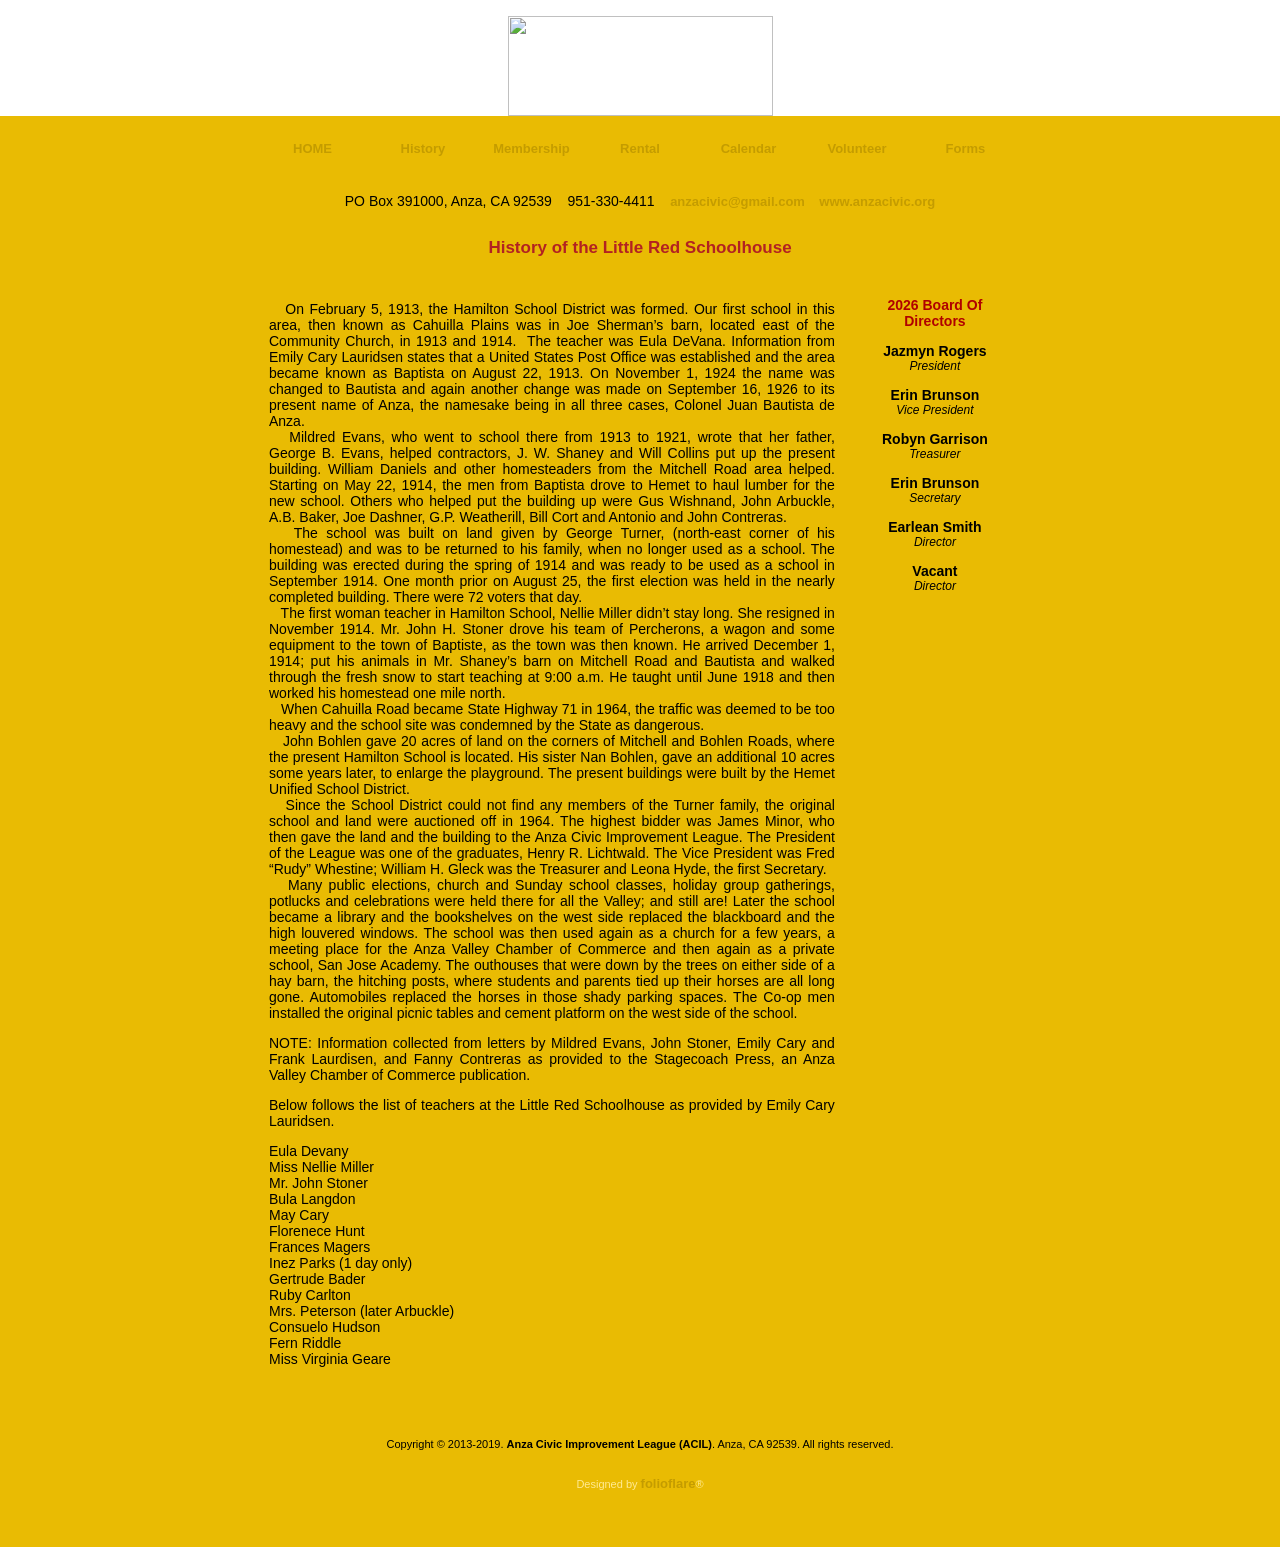
==== site/about.html @ 3f21f57c "Initial commit: mirror of anzacivic.org + modernization assets Includes: - site/: full FTP mirror of" ====
<!DOCTYPE HTML PUBLIC "-//W3C//DTD HTML 4.01 Transitional//EN"
"http://www.w3.org/TR/html4/loose.dtd">
<html>
<head><meta http-equiv="Content-Type" content="text/html; charset=windows-1252">
	<title>Minor Park, Anza, CA 92539 - operated and maintained by Anza Civic Improvement League (ACIL)</title>
	<style type="text/css"><!--
body {
	background-color: #E9BB03;
	margin-left: 0px;
	margin-top: 0px;
	margin-right: 0px;
	margin-bottom: 50px;
}
body,td,th {
	font-family: Verdana, Arial, Helvetica, sans-serif;
	font-size: 14px;
	color: #000000;
}
h3 {
	font-size: 17px;
	color: #B00000;
}
h1,h2,h3,h4,h5,h6 {
	font-family: Verdana, Arial, Helvetica, sans-serif;
}
h4 {
	font-size: 15px;
	color: #AC7A75;
}
a {
	font-family: Arial, Helvetica, sans-serif;
	font-size: 13px;
	color: #000099;
	font-weight: bold;
}
a:visited {
	color: #C49C00;
	text-decoration: none;
}
a:hover {
	color: #FF0000;
	text-decoration: none;
}
a:active {
	color: #00CC66;
	text-decoration: none;
}
a:link {
	text-decoration: none;
	color: #C49C00;
}
.style3 {font-size: 11px}
.style4 {font-size: 9px}
.style7 {color: #FFEA93}
.style8 {
	font-size: 14px;
	font-weight: bold;
}
.style10 {
	font-size: 12px;
	font-style: italic;
}
-->
	</style>
</head>
<body>
<div align="center">
<table border="0" cellpadding="0" cellspacing="0" width="100%">
	<tbody>
		<tr bgcolor="#FFFFFF">
			<td></td>
			<td width="860">
			<div align="center"><br />
			<img height="100" src="images/ACIL-Logo.jpg" width="265" /></div>
			</td>
			<td></td>
		</tr>
		<tr>
			<td background="images/bkgd-blend.jpg"></td>
			<td background="images/bkgd-blend.jpg" height="40" valign="bottom">
			<div align="center">
			<table align="center" border="0" cellpadding="0" cellspacing="0" width="860">
				<tbody>
					<tr>
						<td width="50">
						<div align="center"></div>
						</td>
						<td background="images/tab.gif" width="108">
						<div align="center"><a href="index.html">HOME</a>&nbsp;</div>
						</td>
						<td background="images/tab.gif" width="108">
						<div align="center"><a href="about.html">History</a></div>
						</td>
						<td background="images/tab.gif" width="108">
						<div align="center"><a href="join.html">Membership</a></div>
						</td>
						<td background="images/tab.gif" width="108">
						<div align="center"><a href="rental.html">Rental</a></div>
						</td>
						<td background="images/tab.gif" width="108">
						<div align="center"><a href="calendar.html">Calendar</a></div>
						</td>
						<td background="images/tab.gif" width="108">
						<div align="center"><a href="volunteer.html">Volunteer</a></div>
						</td>
						<td background="images/tab.gif" width="108">
						<div align="center"><a href="donate.html">Forms</a></div>
						</td>
						<td width="50">
						<div align="center"></div>
						</td>
					</tr>
				</tbody>
			</table>
			</div>
			</td>
			<td background="images/bkgd-blend.jpg"></td>
		</tr>
		<tr>
			<td></td>
			<td>
			<table border="0" cellpadding="0" cellspacing="0" width="860">
				<tbody>
					<tr>
						<td background="images/frame-top.jpg" height="52">
						<div align="center">
						<table border="0" cellpadding="8" cellspacing="0" width="100%">
							<tbody>
								<tr>
									<td height="45" valign="bottom">
									<div align="center">PO Box 391000, Anza, CA 92539&nbsp;&nbsp;&nbsp;&nbsp;951-330-4411&nbsp;&nbsp;&nbsp;&nbsp;<a href="mailto:anzacivic@gmail.com" target="_blank">anzacivic@gmail.com&nbsp;&nbsp;&nbsp;&nbsp;</a><a href="http://www.anzacivic.org" target="_blank">www.anzacivic.org</a></div>
									</td>
								</tr>
							</tbody>
						</table>
						</div>
						</td>
					</tr>
					<tr>
						<td background="images/frame-middle.jpg" height="300" valign="top">
						<div align="center">
						<table border="0" cellpadding="4" cellspacing="0" width="90%">
							<tbody>
								<tr>
									<td valign="top">
									<div align="center">
									<h3><span style="color:#B22222;">History of the Little Red Schoolhouse</span></h3>

									<table border="0" cellpadding="8" cellspacing="0" width="100%">
										<tbody>
											<tr>
												<td valign="top" width="77%">
												<table border="0" cellpadding="0" cellspacing="4" width="100%">
													<tbody>
														<tr>
															<td align="justify" valign="top">
															<p>&nbsp;&nbsp; On February 5, 1913, the Hamilton School District was formed. Our first school in this area, then known as Cahuilla Plains was in Joe Sherman&rsquo;s barn, located east of the Community Church, in 1913 and 1914. &nbsp;The teacher was Eula DeVana. Information from Emily Cary Lauridsen states that a United States Post Office was established and the area became known as Baptista on August 22, 1913. On November 1, 1924 the name was changed to Bautista and again another change was made on September 16, 1926 to its present name of Anza, the namesake being in all three cases, Colonel Juan Bautista de Anza.<br />
															&nbsp;&nbsp; Mildred Evans, who went to school there from 1913 to 1921, wrote that her father, George B. Evans, helped contractors, J. W. Shaney and Will Collins put up the present building. William Daniels and other homesteaders from the Mitchell Road area helped. Starting on May 22, 1914, the men from Baptista drove to Hemet to haul lumber for the new school. Others who helped put the building up were Gus Wishnand, John Arbuckle, A.B. Baker, Joe Dashner, G.P. Weatherill, Bill Cort and Antonio and John Contreras.<br />
															&nbsp;&nbsp; The school was built on land given by George Turner, (north-east corner of his homestead) and was to be returned to his family, when no longer used as a school. The building was erected during the spring of 1914 and was ready to be used as a school in September 1914. One month prior on August 25, the first election was held in the nearly completed building. There were 72 voters that day.<br />
															&nbsp;&nbsp; The first woman teacher in Hamilton School, Nellie Miller didn&rsquo;t stay long. She resigned in November 1914. Mr. John H. Stoner drove his team of Percherons, a wagon and some equipment to the town of Baptiste, as the town was then known. He arrived December 1, 1914; put his animals in Mr. Shaney&rsquo;s barn on Mitchell Road and Bautista and walked through the fresh snow to start teaching at 9:00 a.m. He taught until June 1918 and then worked his homestead one mile north.<br />
															&nbsp;&nbsp; When Cahuilla Road became State Highway 71 in 1964, the traffic was deemed to be too heavy and the school site was condemned by the State as dangerous.<br />
															&nbsp;&nbsp; John Bohlen gave 20 acres of land on the corners of Mitchell and Bohlen Roads, where the present Hamilton School is located. His sister Nan Bohlen, gave an additional 10 acres some years later, to enlarge the playground. The present buildings were built by the Hemet Unified School District.<br />
															&nbsp;&nbsp; Since the School District could not find any members of the Turner family, the original school and land were auctioned off in 1964. The highest bidder was James Minor, who then gave the land and the building to the Anza Civic Improvement League. The President of the League was one of the graduates, Henry R. Lichtwald. The Vice President was Fred &ldquo;Rudy&rdquo; Whestine; William H. Gleck was the Treasurer and Leona Hyde, the first Secretary.<br />
															&nbsp;&nbsp; Many public elections, church and Sunday school classes, holiday group gatherings, potlucks and celebrations were held there for all the Valley; and still are! Later the school became a library and the bookshelves on the west side replaced the blackboard and the high louvered windows. The school was then used again as a church for a few years, a meeting place for the Anza Valley Chamber of Commerce and then again as a private school, San Jose Academy. The outhouses that were down by the trees on either side of a hay barn, the hitching posts, where students and parents tied up their horses are all long gone. Automobiles replaced the horses in those shady parking spaces. The Co-op men installed the original picnic tables and cement platform on the west side of the school.</p>

															<p>NOTE: Information collected from letters by Mildred Evans, John Stoner, Emily Cary and Frank Laurdisen, and Fanny Contreras as provided to the Stagecoach Press, an Anza Valley Chamber of Commerce publication.</p>

															<p>Below follows the list of teachers at the Little Red Schoolhouse as provided by Emily Cary Lauridsen.</p>

															<p>Eula Devany<br />
															Miss Nellie Miller<br />
															Mr. John Stoner<br />
															Bula Langdon<br />
															May Cary<br />
															Florenece Hunt<br />
															Frances Magers<br />
															Inez Parks (1 day only)<br />
															Gertrude Bader<br />
															Ruby Carlton<br />
															Mrs. Peterson (later Arbuckle)<br />
															Consuelo Hudson<br />
															Fern Riddle<br />
															Miss Virginia Geare</p>
															</td>
														</tr>
													</tbody>
												</table>
												</td>
												<td valign="top" width="23%">
												<div align="center">
												<h3 class="style8">2026 Board Of Directors</h3>

												<p><strong><span class="style8">Jazmyn Rogers</span></strong><br />
												<span class="style10">President</span></p>

												<p><strong>Erin Brunson</strong><br />
												<span class="style10">Vice President</span></p>

												<p><strong>Robyn Garrison</strong><br />
												<span class="style10">Treasurer</span></p>

												<p><strong>Erin Brunson</strong><br />
												<span class="style10">Secretary</span></p>

												

												<p><strong>Earlean Smith</strong><br />
												<span class="style10">Director</span></p>

												<p><strong>Vacant</strong><br />
												<span class="style10">Director</span></p>
												</div>
												</td>
											</tr>
										</tbody>
									</table>

									<div dir="ltr" style="font-family:serif"></div>
									</div>
									</td>
								</tr>
							</tbody>
						</table>
						</div>
						</td>
					</tr>
					<tr>
						<td background="images/frame-btm.jpg" height="100">
						<div align="center">
						<table border="0" cellpadding="0" cellspacing="0" width="100%">
							<tbody>
								<tr>
									<td height="10"></td>
								</tr>
								<tr>
									<td height="50" valign="middle">
									<div align="center" class="style3"><span class="style4">&nbsp;</span><br />
									Copyright &copy; 2013-2019. <strong>Anza Civic Improvement League (ACIL)</strong>. Anza, CA 92539. All rights reserved.</div>
									</td>
								</tr>
								<tr>
									<td>
									<div align="center" class="style3"><br />
									<span class="style7">Designed by</span> <a href="http://www.folioflare.com" target="_blank"><strong>folioflare</strong></a><span class="style7">&reg;</span></div>
									</td>
								</tr>
							</tbody>
						</table>
						</div>
						</td>
					</tr>
				</tbody>
			</table>
			</td>
			<td></td>
		</tr>
	</tbody>
</table>
</div>
</body>
</html>
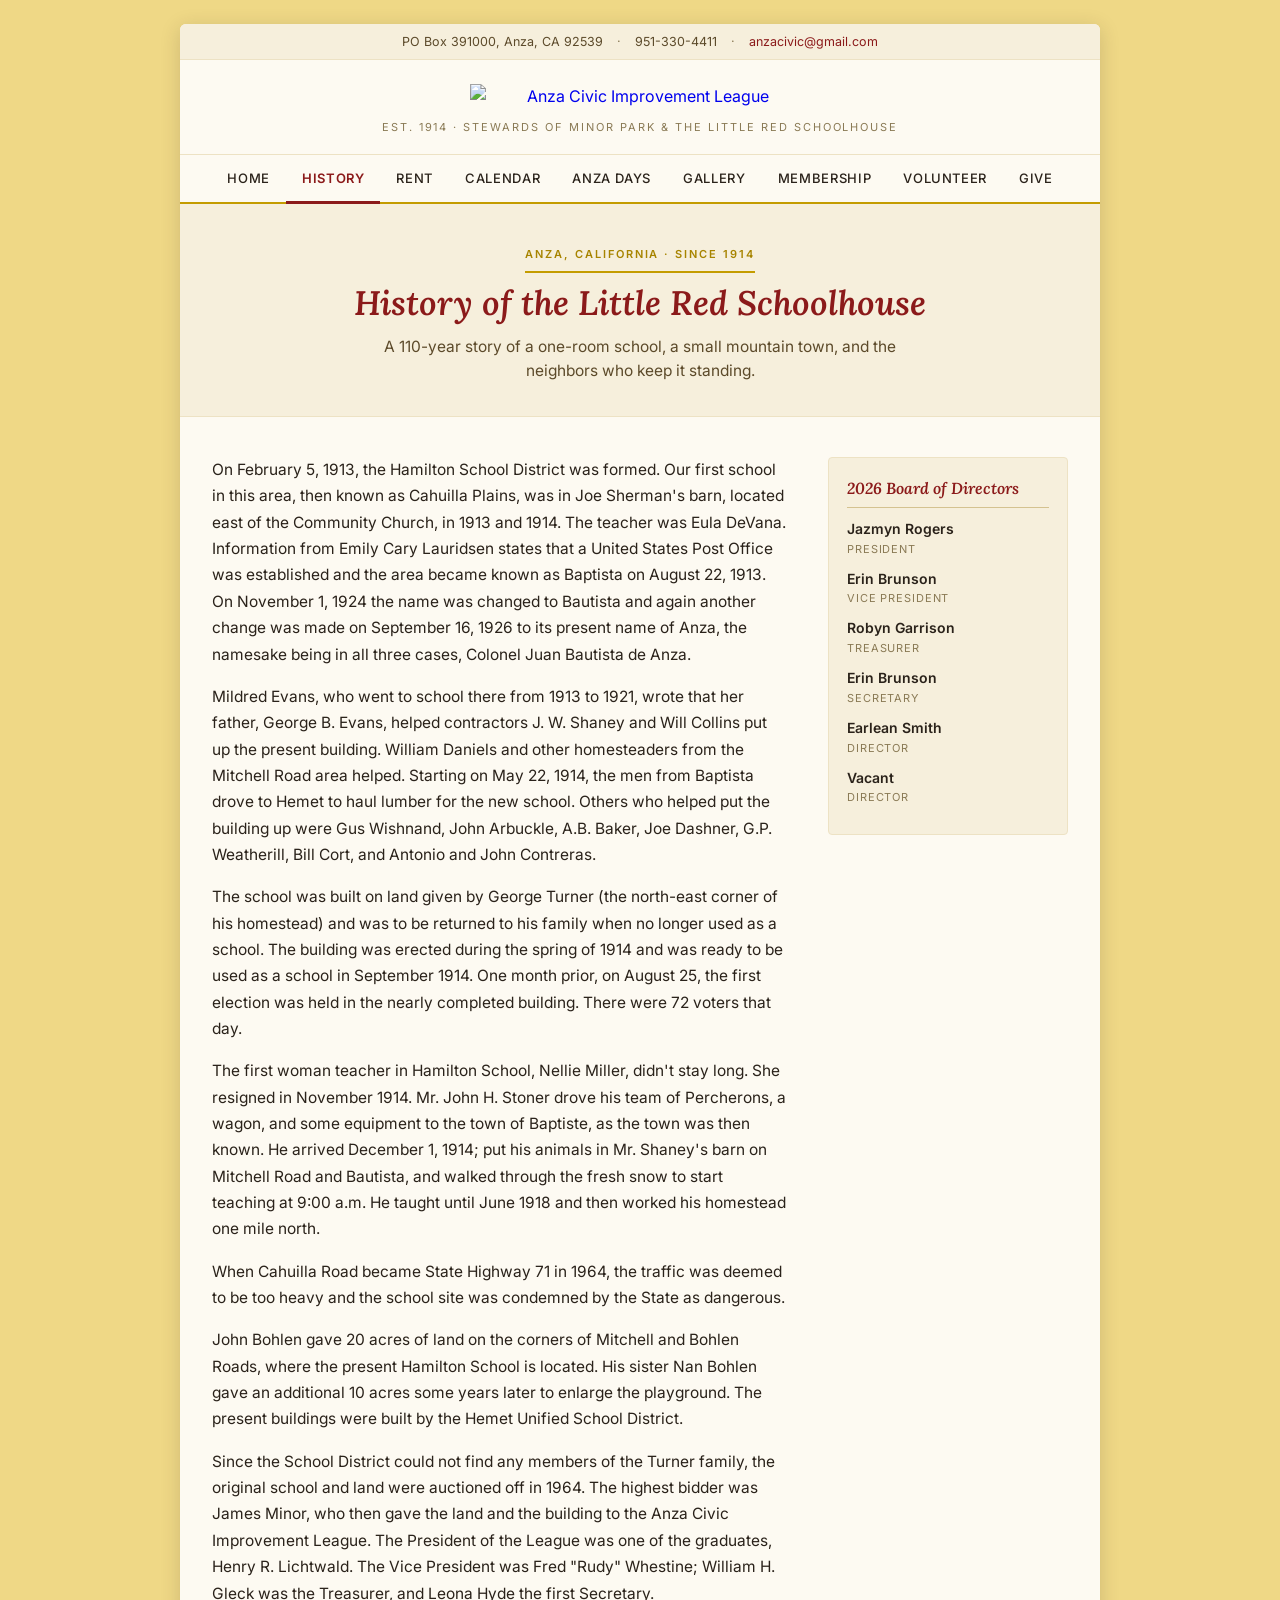
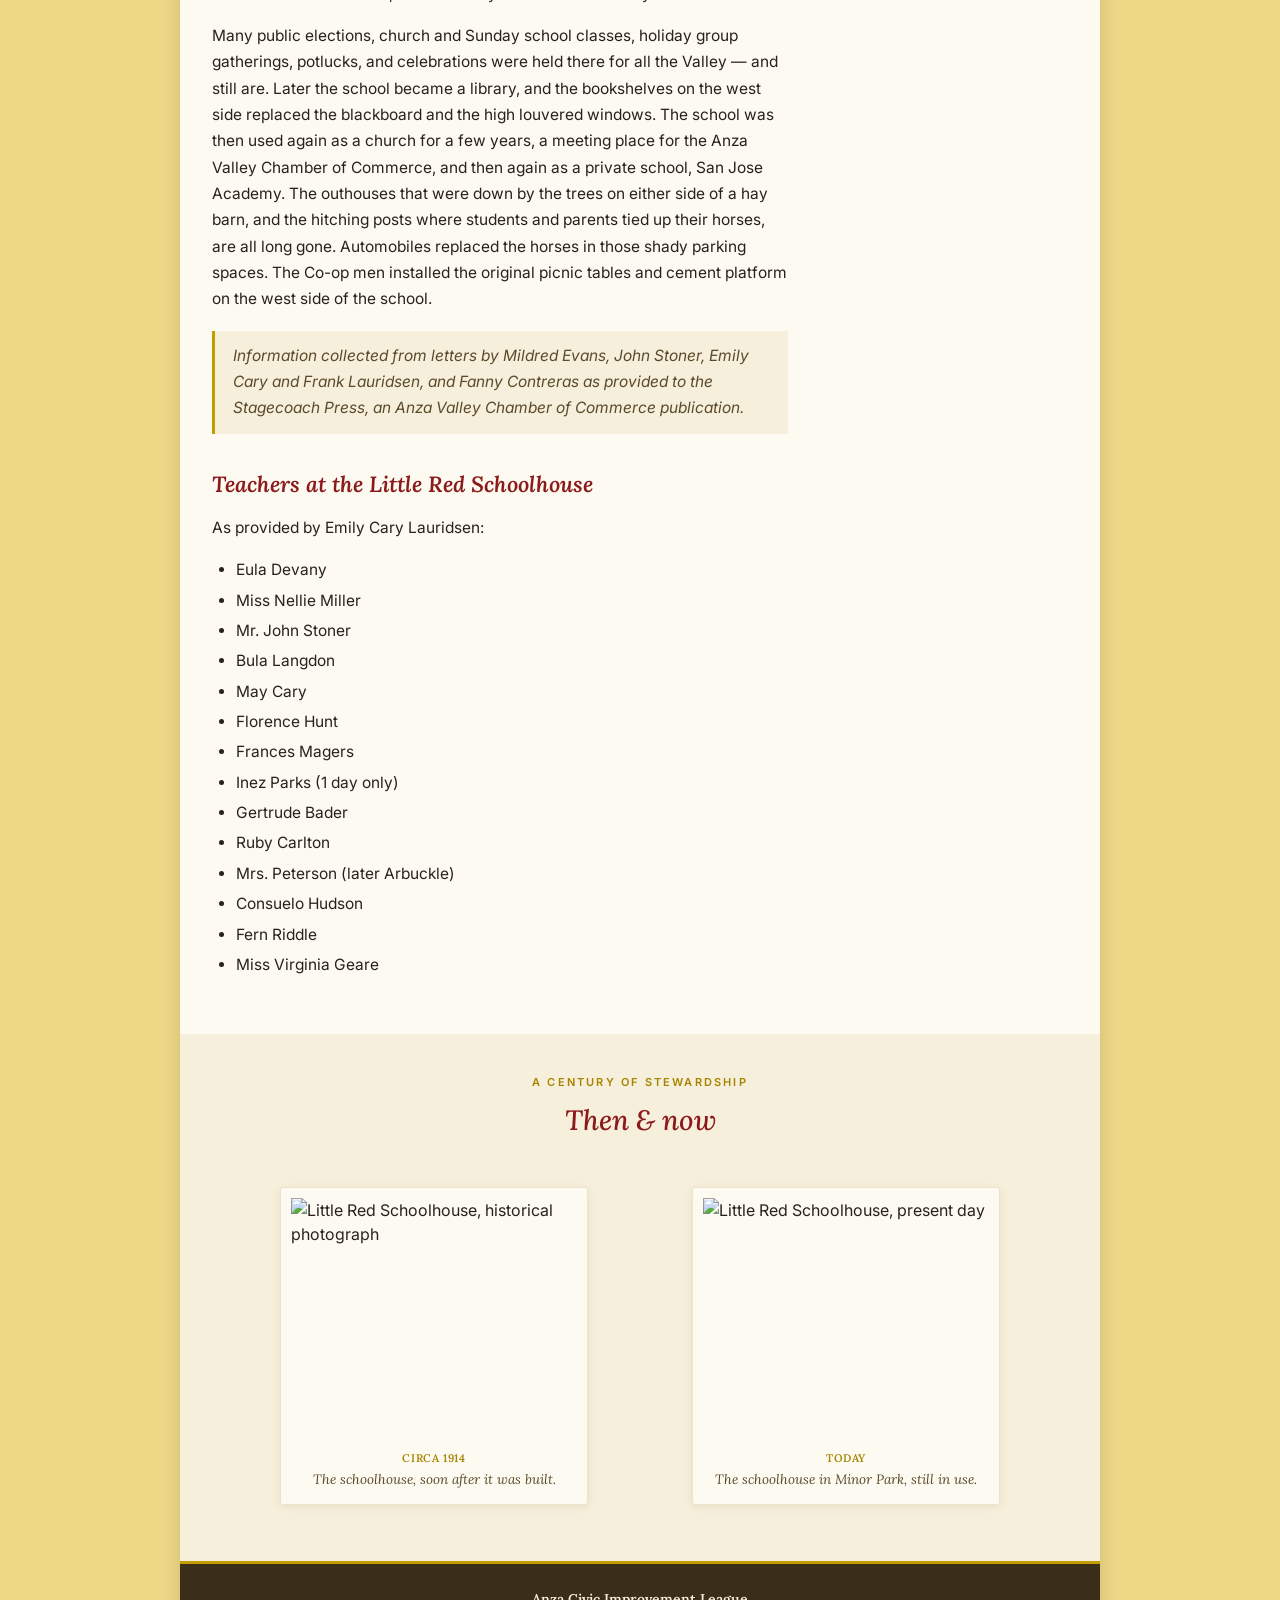
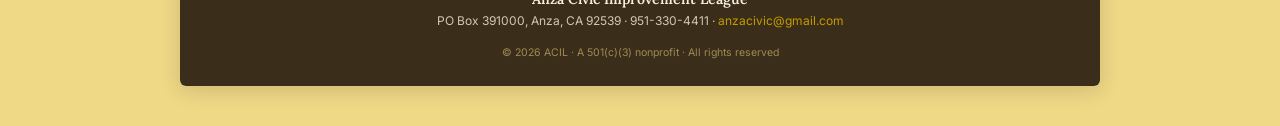
==== commit 6a599f16: "Phase 2: propagate refined heritage design to all pages Rebuild the 7 remaining pages and 404.shtml " ====
--- a/site/about.html
+++ b/site/about.html
@@ -1,261 +1,134 @@
-<!DOCTYPE HTML PUBLIC "-//W3C//DTD HTML 4.01 Transitional//EN"
-"http://www.w3.org/TR/html4/loose.dtd">
-<html>
-<head><meta http-equiv="Content-Type" content="text/html; charset=windows-1252">
-	<title>Minor Park, Anza, CA 92539 - operated and maintained by Anza Civic Improvement League (ACIL)</title>
-	<style type="text/css"><!--
-body {
-	background-color: #E9BB03;
-	margin-left: 0px;
-	margin-top: 0px;
-	margin-right: 0px;
-	margin-bottom: 50px;
-}
-body,td,th {
-	font-family: Verdana, Arial, Helvetica, sans-serif;
-	font-size: 14px;
-	color: #000000;
-}
-h3 {
-	font-size: 17px;
-	color: #B00000;
-}
-h1,h2,h3,h4,h5,h6 {
-	font-family: Verdana, Arial, Helvetica, sans-serif;
-}
-h4 {
-	font-size: 15px;
-	color: #AC7A75;
-}
-a {
-	font-family: Arial, Helvetica, sans-serif;
-	font-size: 13px;
-	color: #000099;
-	font-weight: bold;
-}
-a:visited {
-	color: #C49C00;
-	text-decoration: none;
-}
-a:hover {
-	color: #FF0000;
-	text-decoration: none;
-}
-a:active {
-	color: #00CC66;
-	text-decoration: none;
-}
-a:link {
-	text-decoration: none;
-	color: #C49C00;
-}
-.style3 {font-size: 11px}
-.style4 {font-size: 9px}
-.style7 {color: #FFEA93}
-.style8 {
-	font-size: 14px;
-	font-weight: bold;
-}
-.style10 {
-	font-size: 12px;
-	font-style: italic;
-}
--->
-	</style>
+<!DOCTYPE html>
+<html lang="en">
+<head>
+  <meta charset="UTF-8">
+  <meta name="viewport" content="width=device-width, initial-scale=1">
+  <title>History · Anza Civic Improvement League</title>
+  <meta name="description" content="The history of the Little Red Schoolhouse and Minor Park in Anza, California — from 1913 to today.">
+  <link rel="icon" type="image/png" href="images/ACIL-Logo.png">
+  <link rel="preconnect" href="https://fonts.googleapis.com">
+  <link rel="preconnect" href="https://fonts.gstatic.com" crossorigin>
+  <link href="https://fonts.googleapis.com/css2?family=Lora:ital,wght@0,400;0,500;0,600;0,700;1,400;1,500&family=Inter:wght@400;500;600;700&display=swap" rel="stylesheet">
+  <link rel="stylesheet" href="styles.css">
 </head>
 <body>
-<div align="center">
-<table border="0" cellpadding="0" cellspacing="0" width="100%">
-	<tbody>
-		<tr bgcolor="#FFFFFF">
-			<td></td>
-			<td width="860">
-			<div align="center"><br />
-			<img height="100" src="images/ACIL-Logo.jpg" width="265" /></div>
-			</td>
-			<td></td>
-		</tr>
-		<tr>
-			<td background="images/bkgd-blend.jpg"></td>
-			<td background="images/bkgd-blend.jpg" height="40" valign="bottom">
-			<div align="center">
-			<table align="center" border="0" cellpadding="0" cellspacing="0" width="860">
-				<tbody>
-					<tr>
-						<td width="50">
-						<div align="center"></div>
-						</td>
-						<td background="images/tab.gif" width="108">
-						<div align="center"><a href="index.html">HOME</a>&nbsp;</div>
-						</td>
-						<td background="images/tab.gif" width="108">
-						<div align="center"><a href="about.html">History</a></div>
-						</td>
-						<td background="images/tab.gif" width="108">
-						<div align="center"><a href="join.html">Membership</a></div>
-						</td>
-						<td background="images/tab.gif" width="108">
-						<div align="center"><a href="rental.html">Rental</a></div>
-						</td>
-						<td background="images/tab.gif" width="108">
-						<div align="center"><a href="calendar.html">Calendar</a></div>
-						</td>
-						<td background="images/tab.gif" width="108">
-						<div align="center"><a href="volunteer.html">Volunteer</a></div>
-						</td>
-						<td background="images/tab.gif" width="108">
-						<div align="center"><a href="donate.html">Forms</a></div>
-						</td>
-						<td width="50">
-						<div align="center"></div>
-						</td>
-					</tr>
-				</tbody>
-			</table>
-			</div>
-			</td>
-			<td background="images/bkgd-blend.jpg"></td>
-		</tr>
-		<tr>
-			<td></td>
-			<td>
-			<table border="0" cellpadding="0" cellspacing="0" width="860">
-				<tbody>
-					<tr>
-						<td background="images/frame-top.jpg" height="52">
-						<div align="center">
-						<table border="0" cellpadding="8" cellspacing="0" width="100%">
-							<tbody>
-								<tr>
-									<td height="45" valign="bottom">
-									<div align="center">PO Box 391000, Anza, CA 92539&nbsp;&nbsp;&nbsp;&nbsp;951-330-4411&nbsp;&nbsp;&nbsp;&nbsp;<a href="mailto:anzacivic@gmail.com" target="_blank">anzacivic@gmail.com&nbsp;&nbsp;&nbsp;&nbsp;</a><a href="http://www.anzacivic.org" target="_blank">www.anzacivic.org</a></div>
-									</td>
-								</tr>
-							</tbody>
-						</table>
-						</div>
-						</td>
-					</tr>
-					<tr>
-						<td background="images/frame-middle.jpg" height="300" valign="top">
-						<div align="center">
-						<table border="0" cellpadding="4" cellspacing="0" width="90%">
-							<tbody>
-								<tr>
-									<td valign="top">
-									<div align="center">
-									<h3><span style="color:#B22222;">History of the Little Red Schoolhouse</span></h3>
 
-									<table border="0" cellpadding="8" cellspacing="0" width="100%">
-										<tbody>
-											<tr>
-												<td valign="top" width="77%">
-												<table border="0" cellpadding="0" cellspacing="4" width="100%">
-													<tbody>
-														<tr>
-															<td align="justify" valign="top">
-															<p>&nbsp;&nbsp; On February 5, 1913, the Hamilton School District was formed. Our first school in this area, then known as Cahuilla Plains was in Joe Sherman&rsquo;s barn, located east of the Community Church, in 1913 and 1914. &nbsp;The teacher was Eula DeVana. Information from Emily Cary Lauridsen states that a United States Post Office was established and the area became known as Baptista on August 22, 1913. On November 1, 1924 the name was changed to Bautista and again another change was made on September 16, 1926 to its present name of Anza, the namesake being in all three cases, Colonel Juan Bautista de Anza.<br />
-															&nbsp;&nbsp; Mildred Evans, who went to school there from 1913 to 1921, wrote that her father, George B. Evans, helped contractors, J. W. Shaney and Will Collins put up the present building. William Daniels and other homesteaders from the Mitchell Road area helped. Starting on May 22, 1914, the men from Baptista drove to Hemet to haul lumber for the new school. Others who helped put the building up were Gus Wishnand, John Arbuckle, A.B. Baker, Joe Dashner, G.P. Weatherill, Bill Cort and Antonio and John Contreras.<br />
-															&nbsp;&nbsp; The school was built on land given by George Turner, (north-east corner of his homestead) and was to be returned to his family, when no longer used as a school. The building was erected during the spring of 1914 and was ready to be used as a school in September 1914. One month prior on August 25, the first election was held in the nearly completed building. There were 72 voters that day.<br />
-															&nbsp;&nbsp; The first woman teacher in Hamilton School, Nellie Miller didn&rsquo;t stay long. She resigned in November 1914. Mr. John H. Stoner drove his team of Percherons, a wagon and some equipment to the town of Baptiste, as the town was then known. He arrived December 1, 1914; put his animals in Mr. Shaney&rsquo;s barn on Mitchell Road and Bautista and walked through the fresh snow to start teaching at 9:00 a.m. He taught until June 1918 and then worked his homestead one mile north.<br />
-															&nbsp;&nbsp; When Cahuilla Road became State Highway 71 in 1964, the traffic was deemed to be too heavy and the school site was condemned by the State as dangerous.<br />
-															&nbsp;&nbsp; John Bohlen gave 20 acres of land on the corners of Mitchell and Bohlen Roads, where the present Hamilton School is located. His sister Nan Bohlen, gave an additional 10 acres some years later, to enlarge the playground. The present buildings were built by the Hemet Unified School District.<br />
-															&nbsp;&nbsp; Since the School District could not find any members of the Turner family, the original school and land were auctioned off in 1964. The highest bidder was James Minor, who then gave the land and the building to the Anza Civic Improvement League. The President of the League was one of the graduates, Henry R. Lichtwald. The Vice President was Fred &ldquo;Rudy&rdquo; Whestine; William H. Gleck was the Treasurer and Leona Hyde, the first Secretary.<br />
-															&nbsp;&nbsp; Many public elections, church and Sunday school classes, holiday group gatherings, potlucks and celebrations were held there for all the Valley; and still are! Later the school became a library and the bookshelves on the west side replaced the blackboard and the high louvered windows. The school was then used again as a church for a few years, a meeting place for the Anza Valley Chamber of Commerce and then again as a private school, San Jose Academy. The outhouses that were down by the trees on either side of a hay barn, the hitching posts, where students and parents tied up their horses are all long gone. Automobiles replaced the horses in those shady parking spaces. The Co-op men installed the original picnic tables and cement platform on the west side of the school.</p>
+<div class="page">
 
-															<p>NOTE: Information collected from letters by Mildred Evans, John Stoner, Emily Cary and Frank Laurdisen, and Fanny Contreras as provided to the Stagecoach Press, an Anza Valley Chamber of Commerce publication.</p>
+  <!-- @begin:topbar -->
+  <div class="topbar">
+    PO Box 391000, Anza, CA 92539 <span class="sep">·</span>
+    951-330-4411 <span class="sep">·</span>
+    <a href="mailto:anzacivic@gmail.com">anzacivic@gmail.com</a>
+  </div>
+  <!-- @end:topbar -->
 
-															<p>Below follows the list of teachers at the Little Red Schoolhouse as provided by Emily Cary Lauridsen.</p>
+  <!-- @begin:masthead -->
+  <header class="masthead">
+    <a href="index.html"><img class="logo" src="images/ACIL-Logo.png" alt="Anza Civic Improvement League"></a>
+    <div class="tagline">Est. 1914 · Stewards of Minor Park &amp; the Little Red Schoolhouse</div>
+  </header>
+  <!-- @end:masthead -->
 
-															<p>Eula Devany<br />
-															Miss Nellie Miller<br />
-															Mr. John Stoner<br />
-															Bula Langdon<br />
-															May Cary<br />
-															Florenece Hunt<br />
-															Frances Magers<br />
-															Inez Parks (1 day only)<br />
-															Gertrude Bader<br />
-															Ruby Carlton<br />
-															Mrs. Peterson (later Arbuckle)<br />
-															Consuelo Hudson<br />
-															Fern Riddle<br />
-															Miss Virginia Geare</p>
-															</td>
-														</tr>
-													</tbody>
-												</table>
-												</td>
-												<td valign="top" width="23%">
-												<div align="center">
-												<h3 class="style8">2026 Board Of Directors</h3>
+  <!-- @begin:nav -->
+  <nav class="primary">
+    <a href="index.html">Home</a>
+    <a class="active" href="about.html">History</a>
+    <a href="rental.html">Rent</a>
+    <a href="calendar.html">Calendar</a>
+    <a href="anza_days.html">Anza Days</a>
+    <a href="gallery.html">Gallery</a>
+    <a href="join.html">Membership</a>
+    <a href="volunteer.html">Volunteer</a>
+    <a href="donate.html">Give</a>
+  </nav>
+  <!-- @end:nav -->
 
-												<p><strong><span class="style8">Jazmyn Rogers</span></strong><br />
-												<span class="style10">President</span></p>
+  <section class="page-hero">
+    <span class="hero-label">Anza, California · Since 1914</span>
+    <h1>History of the Little Red Schoolhouse</h1>
+    <p class="lede">A 110-year story of a one-room school, a small mountain town, and the neighbors who keep it standing.</p>
+  </section>
 
-												<p><strong>Erin Brunson</strong><br />
-												<span class="style10">Vice President</span></p>
+  <main>
+    <section class="section">
+      <div class="with-sidebar">
+        <article class="prose">
+          <p>On February 5, 1913, the Hamilton School District was formed. Our first school in this area, then known as Cahuilla Plains, was in Joe Sherman's barn, located east of the Community Church, in 1913 and 1914. The teacher was Eula DeVana. Information from Emily Cary Lauridsen states that a United States Post Office was established and the area became known as Baptista on August 22, 1913. On November 1, 1924 the name was changed to Bautista and again another change was made on September 16, 1926 to its present name of Anza, the namesake being in all three cases, Colonel Juan Bautista de Anza.</p>
 
-												<p><strong>Robyn Garrison</strong><br />
-												<span class="style10">Treasurer</span></p>
+          <p>Mildred Evans, who went to school there from 1913 to 1921, wrote that her father, George B. Evans, helped contractors J. W. Shaney and Will Collins put up the present building. William Daniels and other homesteaders from the Mitchell Road area helped. Starting on May 22, 1914, the men from Baptista drove to Hemet to haul lumber for the new school. Others who helped put the building up were Gus Wishnand, John Arbuckle, A.B. Baker, Joe Dashner, G.P. Weatherill, Bill Cort, and Antonio and John Contreras.</p>
 
-												<p><strong>Erin Brunson</strong><br />
-												<span class="style10">Secretary</span></p>
+          <p>The school was built on land given by George Turner (the north-east corner of his homestead) and was to be returned to his family when no longer used as a school. The building was erected during the spring of 1914 and was ready to be used as a school in September 1914. One month prior, on August 25, the first election was held in the nearly completed building. There were 72 voters that day.</p>
 
-												
+          <p>The first woman teacher in Hamilton School, Nellie Miller, didn't stay long. She resigned in November 1914. Mr. John H. Stoner drove his team of Percherons, a wagon, and some equipment to the town of Baptiste, as the town was then known. He arrived December 1, 1914; put his animals in Mr. Shaney's barn on Mitchell Road and Bautista, and walked through the fresh snow to start teaching at 9:00 a.m. He taught until June 1918 and then worked his homestead one mile north.</p>
 
-												<p><strong>Earlean Smith</strong><br />
-												<span class="style10">Director</span></p>
+          <p>When Cahuilla Road became State Highway 71 in 1964, the traffic was deemed to be too heavy and the school site was condemned by the State as dangerous.</p>
 
-												<p><strong>Vacant</strong><br />
-												<span class="style10">Director</span></p>
-												</div>
-												</td>
-											</tr>
-										</tbody>
-									</table>
+          <p>John Bohlen gave 20 acres of land on the corners of Mitchell and Bohlen Roads, where the present Hamilton School is located. His sister Nan Bohlen gave an additional 10 acres some years later to enlarge the playground. The present buildings were built by the Hemet Unified School District.</p>
 
-									<div dir="ltr" style="font-family:serif"></div>
-									</div>
-									</td>
-								</tr>
-							</tbody>
-						</table>
-						</div>
-						</td>
-					</tr>
-					<tr>
-						<td background="images/frame-btm.jpg" height="100">
-						<div align="center">
-						<table border="0" cellpadding="0" cellspacing="0" width="100%">
-							<tbody>
-								<tr>
-									<td height="10"></td>
-								</tr>
-								<tr>
-									<td height="50" valign="middle">
-									<div align="center" class="style3"><span class="style4">&nbsp;</span><br />
-									Copyright &copy; 2013-2019. <strong>Anza Civic Improvement League (ACIL)</strong>. Anza, CA 92539. All rights reserved.</div>
-									</td>
-								</tr>
-								<tr>
-									<td>
-									<div align="center" class="style3"><br />
-									<span class="style7">Designed by</span> <a href="http://www.folioflare.com" target="_blank"><strong>folioflare</strong></a><span class="style7">&reg;</span></div>
-									</td>
-								</tr>
-							</tbody>
-						</table>
-						</div>
-						</td>
-					</tr>
-				</tbody>
-			</table>
-			</td>
-			<td></td>
-		</tr>
-	</tbody>
-</table>
+          <p>Since the School District could not find any members of the Turner family, the original school and land were auctioned off in 1964. The highest bidder was James Minor, who then gave the land and the building to the Anza Civic Improvement League. The President of the League was one of the graduates, Henry R. Lichtwald. The Vice President was Fred "Rudy" Whestine; William H. Gleck was the Treasurer, and Leona Hyde the first Secretary.</p>
+
+          <p>Many public elections, church and Sunday school classes, holiday group gatherings, potlucks, and celebrations were held there for all the Valley — and still are. Later the school became a library, and the bookshelves on the west side replaced the blackboard and the high louvered windows. The school was then used again as a church for a few years, a meeting place for the Anza Valley Chamber of Commerce, and then again as a private school, San Jose Academy. The outhouses that were down by the trees on either side of a hay barn, and the hitching posts where students and parents tied up their horses, are all long gone. Automobiles replaced the horses in those shady parking spaces. The Co-op men installed the original picnic tables and cement platform on the west side of the school.</p>
+
+          <blockquote>Information collected from letters by Mildred Evans, John Stoner, Emily Cary and Frank Lauridsen, and Fanny Contreras as provided to the <em>Stagecoach Press</em>, an Anza Valley Chamber of Commerce publication.</blockquote>
+
+          <h2>Teachers at the Little Red Schoolhouse</h2>
+          <p>As provided by Emily Cary Lauridsen:</p>
+          <ul>
+            <li>Eula Devany</li>
+            <li>Miss Nellie Miller</li>
+            <li>Mr. John Stoner</li>
+            <li>Bula Langdon</li>
+            <li>May Cary</li>
+            <li>Florence Hunt</li>
+            <li>Frances Magers</li>
+            <li>Inez Parks (1 day only)</li>
+            <li>Gertrude Bader</li>
+            <li>Ruby Carlton</li>
+            <li>Mrs. Peterson (later Arbuckle)</li>
+            <li>Consuelo Hudson</li>
+            <li>Fern Riddle</li>
+            <li>Miss Virginia Geare</li>
+          </ul>
+        </article>
+
+        <aside class="sidebar">
+          <h3>2026 Board of Directors</h3>
+          <div class="member"><span class="name">Jazmyn Rogers</span><span class="role">President</span></div>
+          <div class="member"><span class="name">Erin Brunson</span><span class="role">Vice President</span></div>
+          <div class="member"><span class="name">Robyn Garrison</span><span class="role">Treasurer</span></div>
+          <div class="member"><span class="name">Erin Brunson</span><span class="role">Secretary</span></div>
+          <div class="member"><span class="name">Earlean Smith</span><span class="role">Director</span></div>
+          <div class="member"><span class="name">Vacant</span><span class="role">Director</span></div>
+        </aside>
+      </div>
+    </section>
+
+    <section class="then-now">
+      <span class="section-eyebrow">A Century of Stewardship</span>
+      <h2 class="section-title">Then &amp; now</h2>
+      <div class="then-now-grid">
+        <figure class="frame">
+          <img src="images/school-old.jpg" alt="Little Red Schoolhouse, historical photograph">
+          <figcaption class="caption"><span class="year">circa 1914</span>The schoolhouse, soon after it was built.</figcaption>
+        </figure>
+        <figure class="frame">
+          <img src="images/school-current.jpg" alt="Little Red Schoolhouse, present day">
+          <figcaption class="caption"><span class="year">today</span>The schoolhouse in Minor Park, still in use.</figcaption>
+        </figure>
+      </div>
+    </section>
+  </main>
+
+  <!-- @begin:footer -->
+  <footer>
+    <div class="org">Anza Civic Improvement League</div>
+    <div>PO Box 391000, Anza, CA 92539 · 951-330-4411 · <a href="mailto:anzacivic@gmail.com">anzacivic@gmail.com</a></div>
+    <div class="fine">© 2026 ACIL · A 501(c)(3) nonprofit · All rights reserved</div>
+  </footer>
+  <!-- @end:footer -->
+
 </div>
+
 </body>
-</html>+</html>
--- a/site/styles.css
+++ b/site/styles.css
@@ -0,0 +1,752 @@
+/* anzacivic.org — shared stylesheet
+ * Design direction: H (Refined Heritage)
+ * Spec: docs/superpowers/specs/2026-05-17-anzacivic-modernization-design.md
+ */
+
+/* ===== Design tokens ===== */
+:root {
+  --bg-page: #efd886;
+  --bg-card: #fdfaf2;
+  --bg-card-deep: #f6efdc;
+  --ink: #2a221a;
+  --ink-soft: #5c4a2a;
+  --ink-mute: #8a7a55;
+  --rule: #ede2c4;
+  --rule-deep: #d4c290;
+  --red: #8b1a1a;
+  --red-deep: #6e1313;
+  --gold: #c49c00;
+  --gold-deep: #a78400;
+  --cream-dark: #3a2e1a;
+}
+
+/* ===== Reset / base ===== */
+*, *::before, *::after { box-sizing: border-box; }
+html, body { margin: 0; padding: 0; }
+body {
+  background: var(--bg-page);
+  color: var(--ink);
+  font-family: 'Inter', -apple-system, BlinkMacSystemFont, 'Segoe UI', sans-serif;
+  font-size: 16px;
+  line-height: 1.55;
+  padding: 24px 16px 40px;
+}
+
+/* ===== Page container ===== */
+.page {
+  max-width: 920px;
+  margin: 0 auto;
+  background: var(--bg-card);
+  box-shadow: 0 4px 20px rgba(58, 46, 26, 0.18);
+  border-radius: 6px;
+  overflow: hidden;
+}
+
+/* ===== Topbar (address · phone · email) ===== */
+.topbar {
+  background: var(--bg-card-deep);
+  color: var(--ink-soft);
+  font-size: 12.5px;
+  padding: 8px 24px;
+  text-align: center;
+  border-bottom: 1px solid var(--rule);
+}
+.topbar a { color: var(--red); text-decoration: none; }
+.topbar a:hover { text-decoration: underline; }
+.topbar .sep { color: var(--ink-mute); margin: 0 10px; }
+
+/* ===== Masthead (logo + tagline) ===== */
+header.masthead {
+  padding: 24px 24px 18px;
+  text-align: center;
+  border-bottom: 1px solid var(--rule);
+}
+.logo {
+  display: inline-block;
+  width: 340px;
+  max-width: 100%;
+  height: auto;
+}
+.tagline {
+  font-size: 11px;
+  letter-spacing: 0.18em;
+  color: var(--ink-mute);
+  text-transform: uppercase;
+  margin-top: 10px;
+}
+
+/* ===== Primary nav ===== */
+nav.primary {
+  background: var(--bg-card);
+  border-bottom: 2px solid var(--gold);
+  display: flex;
+  flex-wrap: wrap;
+  justify-content: center;
+}
+nav.primary a {
+  color: var(--ink);
+  text-decoration: none;
+  padding: 13px 16px;
+  font-size: 13px;
+  font-weight: 500;
+  letter-spacing: 0.05em;
+  text-transform: uppercase;
+  border-bottom: 3px solid transparent;
+  margin-bottom: -2px;
+  transition: color 0.15s, border-color 0.15s;
+}
+nav.primary a.active {
+  color: var(--red);
+  border-bottom-color: var(--red);
+  font-weight: 600;
+}
+nav.primary a:hover { color: var(--red); }
+
+/* ===== Hero (postcard + text) ===== */
+.hero {
+  background: var(--bg-card-deep);
+  padding: 44px 32px 40px;
+  display: grid;
+  grid-template-columns: 440px 1fr;
+  gap: 36px;
+  align-items: center;
+  border-bottom: 1px solid var(--rule);
+  position: relative;
+}
+.hero::before {
+  content: '';
+  position: absolute;
+  inset: 0;
+  background:
+    radial-gradient(ellipse at top left, rgba(196,156,0,0.08), transparent 60%),
+    radial-gradient(ellipse at bottom right, rgba(139,26,26,0.05), transparent 60%);
+  pointer-events: none;
+}
+.postcard {
+  background: #fff;
+  padding: 12px 12px 14px;
+  box-shadow:
+    0 1px 0 rgba(0,0,0,0.05),
+    0 4px 14px rgba(58,46,26,0.18),
+    0 12px 30px rgba(58,46,26,0.08);
+  border: 1px solid var(--rule);
+  transform: rotate(-1deg);
+  position: relative;
+  z-index: 1;
+}
+.postcard img {
+  display: block;
+  width: 100%;
+  max-width: 416px;
+  height: auto;
+  border: 1px solid #eee5cc;
+}
+.postcard .caption {
+  font-family: 'Lora', Georgia, serif;
+  font-style: italic;
+  font-size: 12.5px;
+  color: var(--ink-soft);
+  text-align: center;
+  margin-top: 10px;
+  padding-top: 8px;
+  border-top: 1px dotted var(--rule-deep);
+}
+.hero-text { position: relative; z-index: 1; }
+.hero-label {
+  display: inline-block;
+  font-size: 11px;
+  letter-spacing: 0.18em;
+  text-transform: uppercase;
+  color: var(--gold-deep);
+  font-weight: 600;
+  margin-bottom: 12px;
+  padding-bottom: 8px;
+  border-bottom: 2px solid var(--gold);
+}
+.hero-text h1 {
+  font-family: 'Lora', Georgia, serif;
+  font-size: 36px;
+  font-weight: 600;
+  line-height: 1.15;
+  margin: 0 0 14px;
+  font-style: italic;
+  color: var(--red);
+}
+.hero-text p {
+  font-size: 15.5px;
+  line-height: 1.6;
+  color: var(--ink-soft);
+  margin: 0 0 22px;
+  max-width: 360px;
+}
+.hero-cta {
+  display: inline-block;
+  background: var(--red);
+  color: #fdf6e8;
+  padding: 11px 22px;
+  font-size: 12px;
+  font-weight: 700;
+  letter-spacing: 0.08em;
+  text-transform: uppercase;
+  text-decoration: none;
+  border-radius: 3px;
+  transition: background 0.15s;
+}
+.hero-cta:hover { background: var(--red-deep); }
+
+/* ===== Main content & sections ===== */
+main { padding: 0; }
+.section { padding: 40px 32px; }
+.section + .section { border-top: 1px solid var(--rule); }
+.section-eyebrow {
+  display: block;
+  text-align: center;
+  font-size: 11px;
+  letter-spacing: 0.2em;
+  text-transform: uppercase;
+  color: var(--gold-deep);
+  font-weight: 600;
+  margin-bottom: 8px;
+}
+.section-title {
+  font-family: 'Lora', Georgia, serif;
+  font-size: 28px;
+  font-weight: 500;
+  font-style: italic;
+  color: var(--red);
+  text-align: center;
+  margin: 0 0 20px;
+}
+.section-body {
+  max-width: 640px;
+  margin: 0 auto;
+  text-align: center;
+  font-size: 15.5px;
+  line-height: 1.65;
+  color: var(--ink-soft);
+}
+
+/* ===== Then & now (two-photo grid) ===== */
+.then-now { background: var(--bg-card-deep); padding: 40px 32px; }
+.then-now-grid {
+  display: grid;
+  grid-template-columns: 1fr 1fr;
+  gap: 24px;
+  margin-top: 28px;
+  max-width: 800px;
+  margin-left: auto;
+  margin-right: auto;
+}
+.frame {
+  background: var(--bg-card);
+  border: 1px solid var(--rule);
+  padding: 10px;
+  border-radius: 3px;
+  box-shadow: 0 2px 8px rgba(58, 46, 26, 0.08);
+}
+.frame img {
+  width: 100%;
+  height: 240px;
+  object-fit: cover;
+  object-position: center;
+  display: block;
+}
+.frame .caption {
+  font-family: 'Lora', Georgia, serif;
+  font-style: italic;
+  font-size: 13.5px;
+  color: var(--ink-soft);
+  text-align: center;
+  margin-top: 8px;
+  padding: 4px 0;
+}
+.frame .caption .year {
+  color: var(--gold-deep);
+  font-weight: 600;
+  font-style: normal;
+  letter-spacing: 0.06em;
+  font-size: 11px;
+  text-transform: uppercase;
+  display: block;
+  margin-bottom: 2px;
+}
+
+/* ===== Three-up feature cards ===== */
+.three-up {
+  display: grid;
+  grid-template-columns: repeat(3, 1fr);
+  gap: 18px;
+  margin-top: 28px;
+}
+.feature {
+  background: var(--bg-card);
+  border: 1px solid var(--rule);
+  border-radius: 4px;
+  padding: 22px 18px;
+  text-align: center;
+  transition: border-color 0.15s, transform 0.15s, box-shadow 0.15s;
+}
+.feature:hover {
+  border-color: var(--gold);
+  transform: translateY(-2px);
+  box-shadow: 0 4px 12px rgba(196, 156, 0, 0.15);
+}
+.feature h3 {
+  font-family: 'Lora', Georgia, serif;
+  font-size: 20px;
+  color: var(--red);
+  margin: 0 0 8px;
+  font-weight: 600;
+}
+.feature p {
+  font-size: 13.5px;
+  color: var(--ink-soft);
+  line-height: 1.55;
+  margin: 0 0 14px;
+}
+.feature a {
+  font-size: 12px;
+  letter-spacing: 0.08em;
+  text-transform: uppercase;
+  color: var(--red);
+  text-decoration: none;
+  font-weight: 600;
+}
+.feature a:hover { color: var(--red-deep); text-decoration: underline; }
+
+/* ===== Events list ===== */
+.events { background: var(--bg-card-deep); padding: 40px 32px; }
+.events-list { max-width: 720px; margin: 24px auto 0; }
+.event {
+  display: grid;
+  grid-template-columns: 80px 1fr auto;
+  gap: 16px;
+  padding: 14px 0;
+  border-bottom: 1px solid var(--rule-deep);
+  align-items: center;
+}
+.event:last-child { border-bottom: none; }
+.event-date {
+  text-align: center;
+  background: var(--bg-card);
+  border: 1px solid var(--rule);
+  border-radius: 3px;
+  padding: 6px 0;
+}
+.event-date .mon {
+  font-size: 10px;
+  letter-spacing: 0.12em;
+  color: var(--gold-deep);
+  text-transform: uppercase;
+  font-weight: 600;
+}
+.event-date .day {
+  font-family: 'Lora', Georgia, serif;
+  font-size: 22px;
+  font-weight: 600;
+  color: var(--red);
+  line-height: 1;
+}
+.event-title { font-size: 15px; font-weight: 500; color: var(--ink); }
+.event-meta { font-size: 12.5px; color: var(--ink-mute); margin-top: 2px; }
+.event a {
+  font-size: 12px;
+  color: var(--red);
+  text-decoration: none;
+  font-weight: 600;
+  letter-spacing: 0.05em;
+  text-transform: uppercase;
+}
+
+/* ===== CTA row ===== */
+.cta-row {
+  background: var(--cream-dark);
+  color: #f6efdc;
+  padding: 32px;
+  text-align: center;
+}
+.cta-row h2 {
+  font-family: 'Lora', Georgia, serif;
+  font-style: italic;
+  font-size: 24px;
+  margin: 0 0 8px;
+  color: #f6efdc;
+}
+.cta-row p { margin: 0 0 18px; font-size: 14px; opacity: 0.9; }
+.btn {
+  display: inline-block;
+  background: var(--gold);
+  color: var(--cream-dark);
+  padding: 11px 24px;
+  font-size: 13px;
+  font-weight: 700;
+  letter-spacing: 0.07em;
+  text-transform: uppercase;
+  text-decoration: none;
+  border-radius: 3px;
+  transition: background 0.15s;
+}
+.btn:hover { background: #e0b400; }
+
+/* ===== Footer ===== */
+footer {
+  background: var(--cream-dark);
+  color: #d0c8b0;
+  padding: 24px 32px;
+  text-align: center;
+  font-size: 12px;
+  line-height: 1.7;
+  border-top: 3px solid var(--gold);
+}
+footer .org {
+  color: #f6efdc;
+  font-weight: 600;
+  font-family: 'Lora', serif;
+  font-size: 14px;
+}
+footer a { color: var(--gold); text-decoration: none; }
+footer a:hover { color: #e0b400; text-decoration: underline; }
+footer .fine { margin-top: 12px; font-size: 10.5px; color: #a08a55; }
+
+/* ===== Sub-page hero (used on all non-home pages) ===== */
+.page-hero {
+  background: var(--bg-card-deep);
+  padding: 36px 32px 32px;
+  text-align: center;
+  border-bottom: 1px solid var(--rule);
+}
+.page-hero .hero-label {
+  margin-bottom: 10px;
+}
+.page-hero h1 {
+  font-family: 'Lora', Georgia, serif;
+  font-size: 34px;
+  font-weight: 600;
+  font-style: italic;
+  color: var(--red);
+  margin: 0;
+  line-height: 1.15;
+}
+.page-hero .lede {
+  font-size: 15.5px;
+  color: var(--ink-soft);
+  margin: 12px auto 0;
+  max-width: 580px;
+  line-height: 1.6;
+}
+
+/* ===== Prose (long-form content) ===== */
+.prose {
+  max-width: 680px;
+  margin: 0 auto;
+  font-size: 15.5px;
+  line-height: 1.7;
+  color: var(--ink);
+}
+.prose p { margin: 0 0 16px; }
+.prose p + p { margin-top: 0; }
+.prose h2 {
+  font-family: 'Lora', Georgia, serif;
+  font-size: 22px;
+  font-weight: 600;
+  color: var(--red);
+  margin: 32px 0 12px;
+  font-style: italic;
+}
+.prose h3 {
+  font-family: 'Lora', Georgia, serif;
+  font-size: 18px;
+  font-weight: 600;
+  color: var(--red-deep);
+  margin: 24px 0 10px;
+}
+.prose a {
+  color: var(--red);
+  text-decoration: underline;
+  text-decoration-color: var(--gold);
+  text-underline-offset: 2px;
+}
+.prose a:hover { color: var(--red-deep); text-decoration-color: var(--red); }
+.prose ul, .prose ol { padding-left: 24px; margin: 0 0 16px; }
+.prose li { margin-bottom: 4px; }
+.prose blockquote {
+  margin: 18px 0;
+  padding: 12px 18px;
+  border-left: 3px solid var(--gold);
+  background: var(--bg-card-deep);
+  color: var(--ink-soft);
+  font-style: italic;
+}
+
+/* ===== Two-column layout (article + sidebar) ===== */
+.with-sidebar {
+  display: grid;
+  grid-template-columns: 1fr 240px;
+  gap: 40px;
+  max-width: 920px;
+  margin: 0 auto;
+  align-items: start;
+}
+.with-sidebar .prose { max-width: none; }
+.sidebar {
+  background: var(--bg-card-deep);
+  border: 1px solid var(--rule);
+  border-radius: 4px;
+  padding: 18px 18px;
+  font-size: 13.5px;
+}
+.sidebar h3 {
+  font-family: 'Lora', Georgia, serif;
+  font-size: 16px;
+  color: var(--red);
+  margin: 0 0 10px;
+  font-weight: 600;
+  font-style: italic;
+  padding-bottom: 6px;
+  border-bottom: 1px solid var(--rule-deep);
+}
+.sidebar .member {
+  margin-bottom: 10px;
+}
+.sidebar .member .name {
+  display: block;
+  font-weight: 600;
+  color: var(--ink);
+  font-size: 14px;
+}
+.sidebar .member .role {
+  display: block;
+  font-size: 11px;
+  letter-spacing: 0.08em;
+  text-transform: uppercase;
+  color: var(--ink-mute);
+  margin-top: 1px;
+}
+
+/* ===== Rate tables ===== */
+.rate-table {
+  width: 100%;
+  border-collapse: collapse;
+  margin: 12px 0 18px;
+  font-size: 14px;
+  background: var(--bg-card);
+  border: 1px solid var(--rule);
+  border-radius: 3px;
+  overflow: hidden;
+}
+.rate-table th, .rate-table td {
+  padding: 10px 12px;
+  text-align: left;
+  border-bottom: 1px solid var(--rule);
+}
+.rate-table thead th {
+  background: var(--bg-card-deep);
+  font-weight: 600;
+  font-size: 12px;
+  letter-spacing: 0.05em;
+  text-transform: uppercase;
+  color: var(--ink-soft);
+}
+.rate-table tbody tr:last-child td { border-bottom: none; }
+.rate-table tbody td:first-child { font-weight: 500; color: var(--ink); }
+.rate-table .price { font-family: 'Lora', Georgia, serif; color: var(--red); font-weight: 600; font-size: 15px; }
+
+/* ===== Callout / highlight box ===== */
+.callout {
+  background: linear-gradient(135deg, #fff8e0, #f6efdc);
+  border: 1px solid var(--rule-deep);
+  border-left: 4px solid var(--gold);
+  border-radius: 3px;
+  padding: 16px 20px;
+  margin: 20px 0;
+}
+.callout strong { color: var(--red); }
+.callout .callout-title {
+  display: block;
+  font-family: 'Lora', Georgia, serif;
+  font-size: 16px;
+  font-weight: 600;
+  font-style: italic;
+  color: var(--red);
+  margin-bottom: 6px;
+}
+
+/* ===== Document download list ===== */
+.doc-list {
+  list-style: none;
+  padding: 0;
+  margin: 14px 0 0;
+  display: grid;
+  grid-template-columns: 1fr;
+  gap: 8px;
+}
+.doc-list a {
+  display: flex;
+  align-items: baseline;
+  gap: 12px;
+  padding: 12px 16px;
+  background: var(--bg-card);
+  border: 1px solid var(--rule);
+  border-radius: 3px;
+  text-decoration: none;
+  color: var(--ink);
+  font-size: 14.5px;
+  transition: border-color 0.15s, transform 0.1s, background 0.15s;
+}
+.doc-list a:hover {
+  border-color: var(--gold);
+  background: #fffaeb;
+  transform: translateY(-1px);
+}
+.doc-list .doc-icon {
+  flex: 0 0 auto;
+  font-family: 'Lora', Georgia, serif;
+  font-size: 11px;
+  font-weight: 700;
+  letter-spacing: 0.06em;
+  color: var(--red);
+  background: #fdf6e8;
+  border: 1px solid var(--rule-deep);
+  padding: 2px 8px;
+  border-radius: 2px;
+  text-transform: uppercase;
+}
+.doc-list .doc-name { flex: 1 1 auto; }
+.doc-list .doc-meta { color: var(--ink-mute); font-size: 12px; }
+
+/* ===== Google Calendar embed wrapper ===== */
+.calendar-embed {
+  max-width: 820px;
+  margin: 24px auto 0;
+  background: var(--bg-card);
+  border: 1px solid var(--rule);
+  border-radius: 4px;
+  padding: 8px;
+  box-shadow: 0 2px 8px rgba(58, 46, 26, 0.08);
+}
+.calendar-embed iframe {
+  width: 100%;
+  height: 600px;
+  border: 0;
+  display: block;
+}
+
+/* ===== Gallery grid ===== */
+.gallery-grid {
+  display: grid;
+  grid-template-columns: repeat(auto-fill, minmax(220px, 1fr));
+  gap: 16px;
+  margin-top: 24px;
+}
+.gallery-item {
+  background: var(--bg-card);
+  border: 1px solid var(--rule);
+  border-radius: 3px;
+  overflow: hidden;
+  transition: transform 0.15s, box-shadow 0.15s;
+}
+.gallery-item:hover {
+  transform: translateY(-2px);
+  box-shadow: 0 6px 18px rgba(58, 46, 26, 0.15);
+}
+.gallery-item img {
+  width: 100%;
+  height: 200px;
+  object-fit: cover;
+  display: block;
+}
+.gallery-item figcaption {
+  padding: 10px 12px;
+  font-family: 'Lora', Georgia, serif;
+  font-style: italic;
+  font-size: 13px;
+  color: var(--ink-soft);
+}
+.gallery-empty {
+  grid-column: 1 / -1;
+  text-align: center;
+  padding: 40px 20px;
+  color: var(--ink-mute);
+  background: var(--bg-card);
+  border: 1px dashed var(--rule-deep);
+  border-radius: 4px;
+}
+
+/* ===== PayPal donate form wrapper ===== */
+.paypal-form {
+  display: flex;
+  justify-content: center;
+  margin: 24px 0;
+}
+.paypal-form input[type="image"] {
+  cursor: pointer;
+  transition: transform 0.1s;
+}
+.paypal-form input[type="image"]:hover { transform: translateY(-1px); }
+
+/* ===== Inline buttons / links list ===== */
+.btn-row {
+  display: flex;
+  flex-wrap: wrap;
+  gap: 12px;
+  justify-content: center;
+  margin: 18px 0;
+}
+
+/* ===== Error page ===== */
+.error-block {
+  text-align: center;
+  padding: 64px 32px 80px;
+}
+.error-block .big-404 {
+  font-family: 'Lora', Georgia, serif;
+  font-style: italic;
+  font-size: 96px;
+  font-weight: 700;
+  color: var(--red);
+  line-height: 1;
+  margin: 0 0 8px;
+  letter-spacing: -0.02em;
+}
+.error-block h1 {
+  font-family: 'Lora', Georgia, serif;
+  font-size: 26px;
+  font-weight: 600;
+  color: var(--ink);
+  margin: 0 0 12px;
+}
+.error-block p { color: var(--ink-soft); margin: 0 0 24px; }
+
+/* ===== Mobile (≤720px) ===== */
+@media (max-width: 720px) {
+  body { padding: 8px; }
+  .topbar { font-size: 11.5px; padding: 8px 16px; }
+  .topbar .sep { display: block; height: 0; visibility: hidden; }
+  header.masthead { padding: 20px 16px 14px; }
+  .logo { width: 260px; }
+  nav.primary a { padding: 10px 11px; font-size: 11.5px; }
+  .hero {
+    grid-template-columns: 1fr;
+    padding: 32px 20px;
+    gap: 24px;
+  }
+  .postcard { transform: rotate(0); margin: 0 auto; max-width: 360px; }
+  .hero-text { text-align: center; }
+  .hero-text h1 { font-size: 26px; }
+  .hero-text p { margin-left: auto; margin-right: auto; }
+  .section, .then-now, .events { padding: 28px 20px; }
+  .three-up { grid-template-columns: 1fr; }
+  .then-now-grid { grid-template-columns: 1fr; }
+  .frame img { height: 220px; }
+  .event { grid-template-columns: 64px 1fr; row-gap: 4px; }
+  .event a { grid-column: 2; justify-self: start; }
+  .page-hero { padding: 28px 20px 24px; }
+  .page-hero h1 { font-size: 26px; }
+  .with-sidebar { grid-template-columns: 1fr; gap: 24px; }
+  .calendar-embed iframe { height: 500px; }
+  .gallery-grid { grid-template-columns: repeat(auto-fill, minmax(150px, 1fr)); gap: 10px; }
+  .gallery-item img { height: 140px; }
+  .error-block { padding: 40px 20px 60px; }
+  .error-block .big-404 { font-size: 72px; }
+  .rate-table th, .rate-table td { padding: 8px; font-size: 13px; }
+}
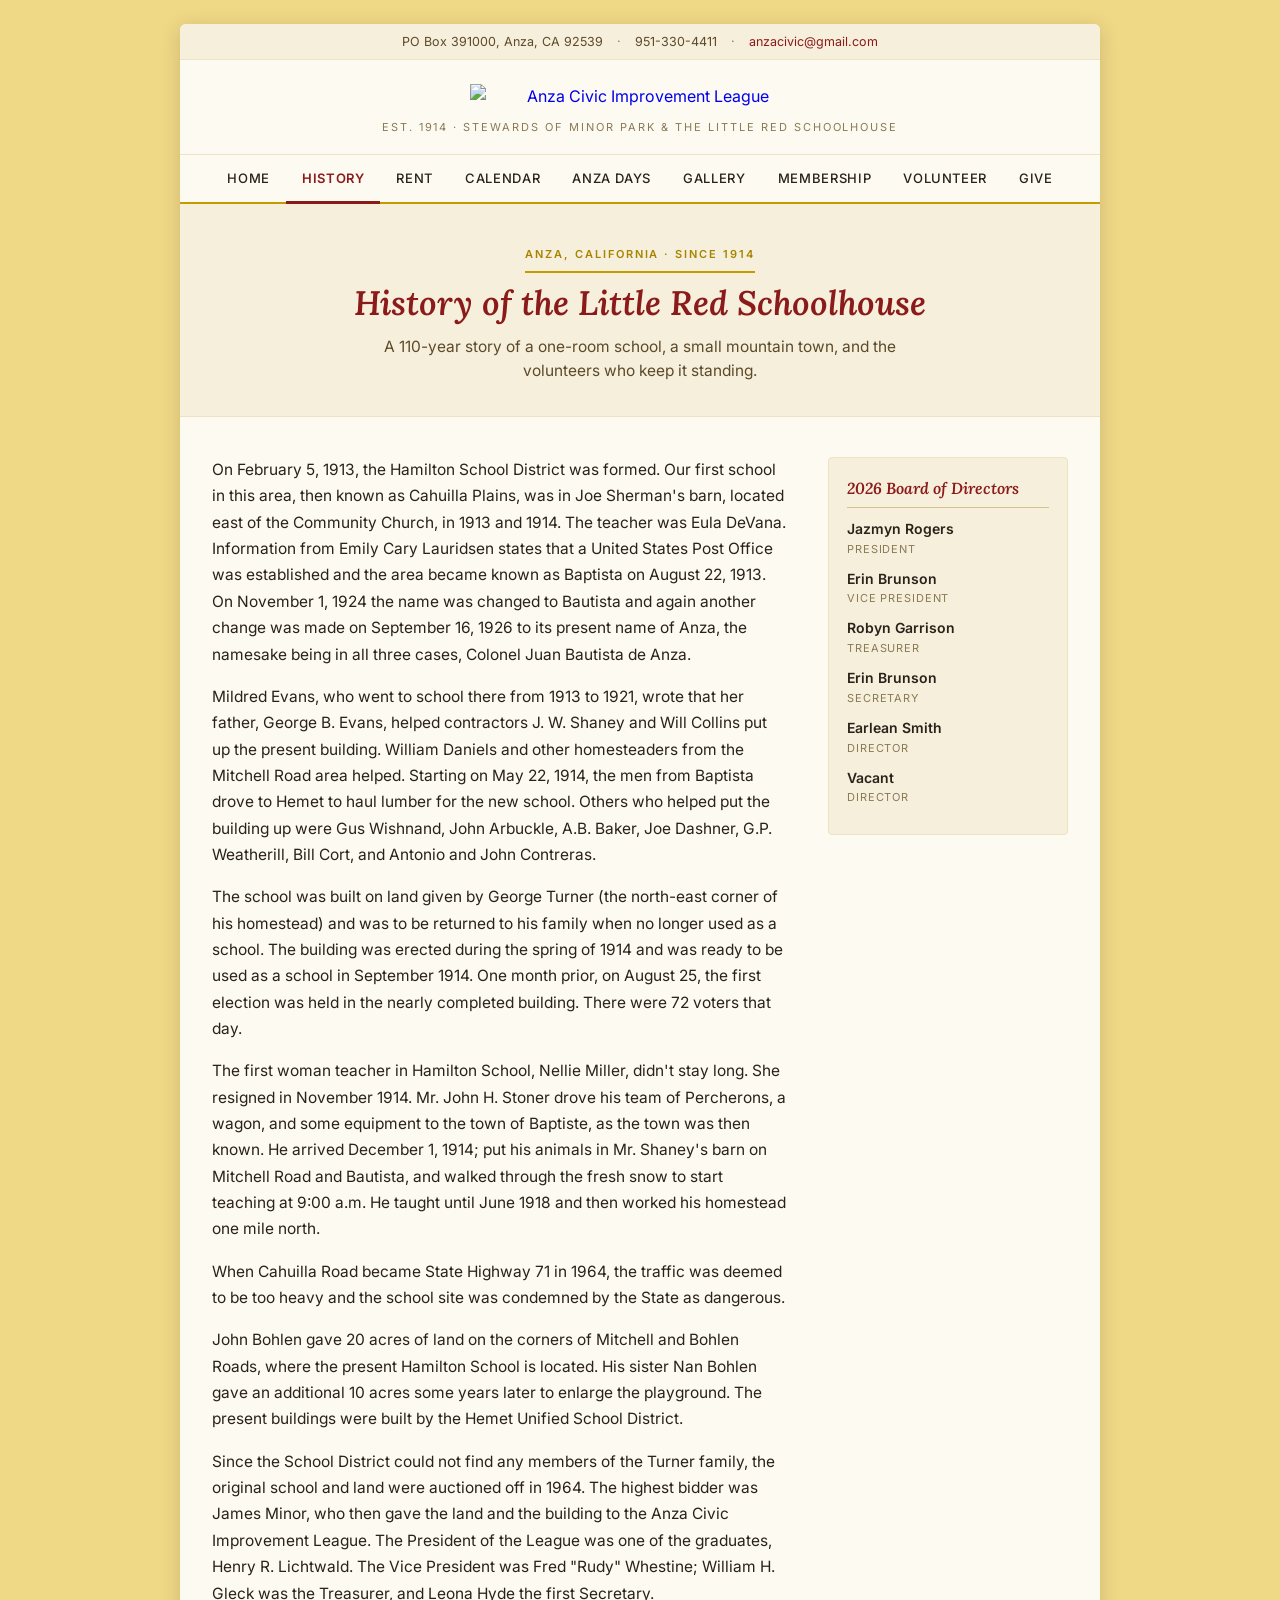
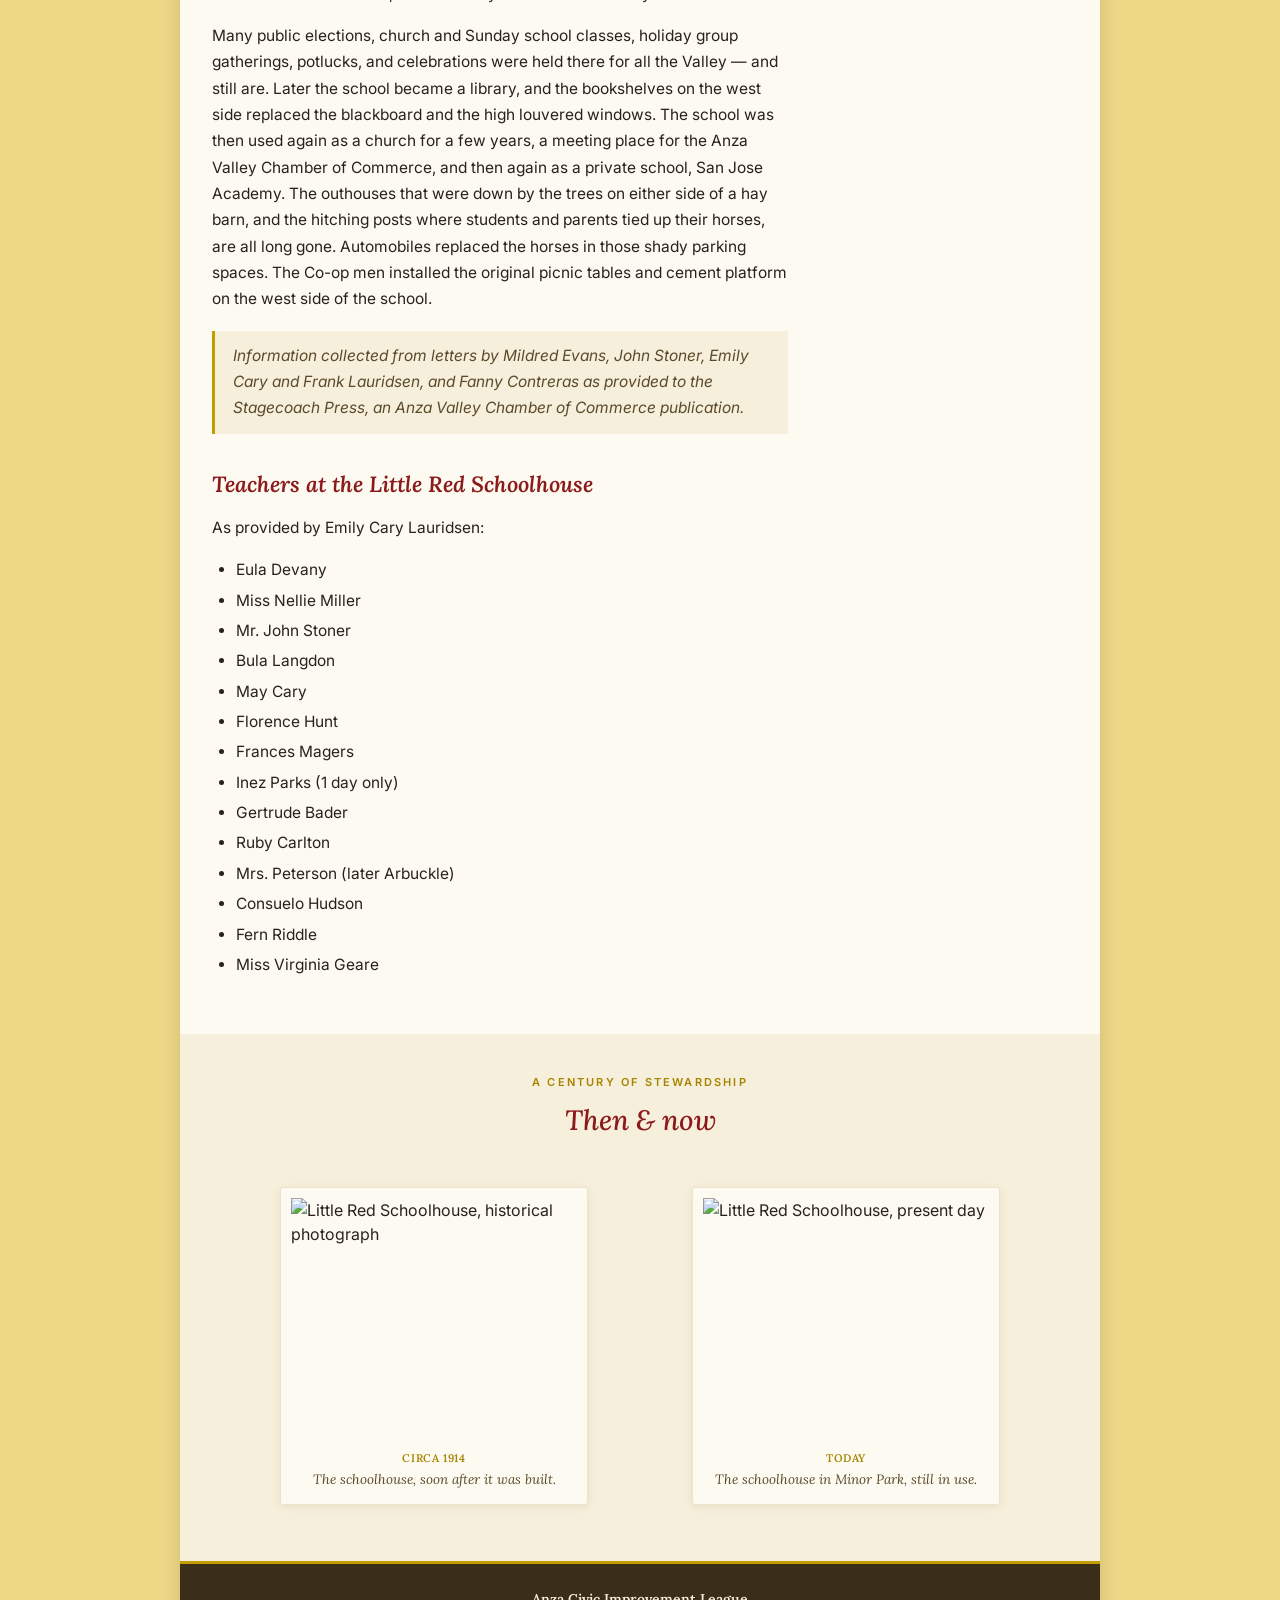
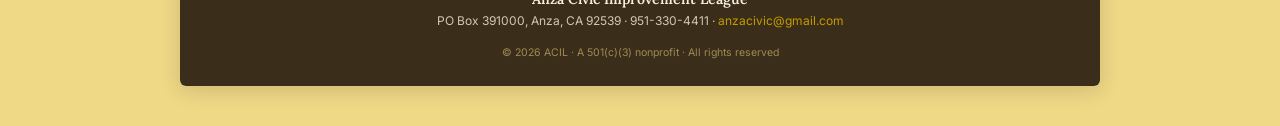
==== commit 6fb466cf: "Replace "neighbors" with "volunteers"; clarify Minor Park is private The org wanted to be unambiguou" ====
--- a/site/about.html
+++ b/site/about.html
@@ -47,7 +47,7 @@
   <section class="page-hero">
     <span class="hero-label">Anza, California · Since 1914</span>
     <h1>History of the Little Red Schoolhouse</h1>
-    <p class="lede">A 110-year story of a one-room school, a small mountain town, and the neighbors who keep it standing.</p>
+    <p class="lede">A 110-year story of a one-room school, a small mountain town, and the volunteers who keep it standing.</p>
   </section>
 
   <main>
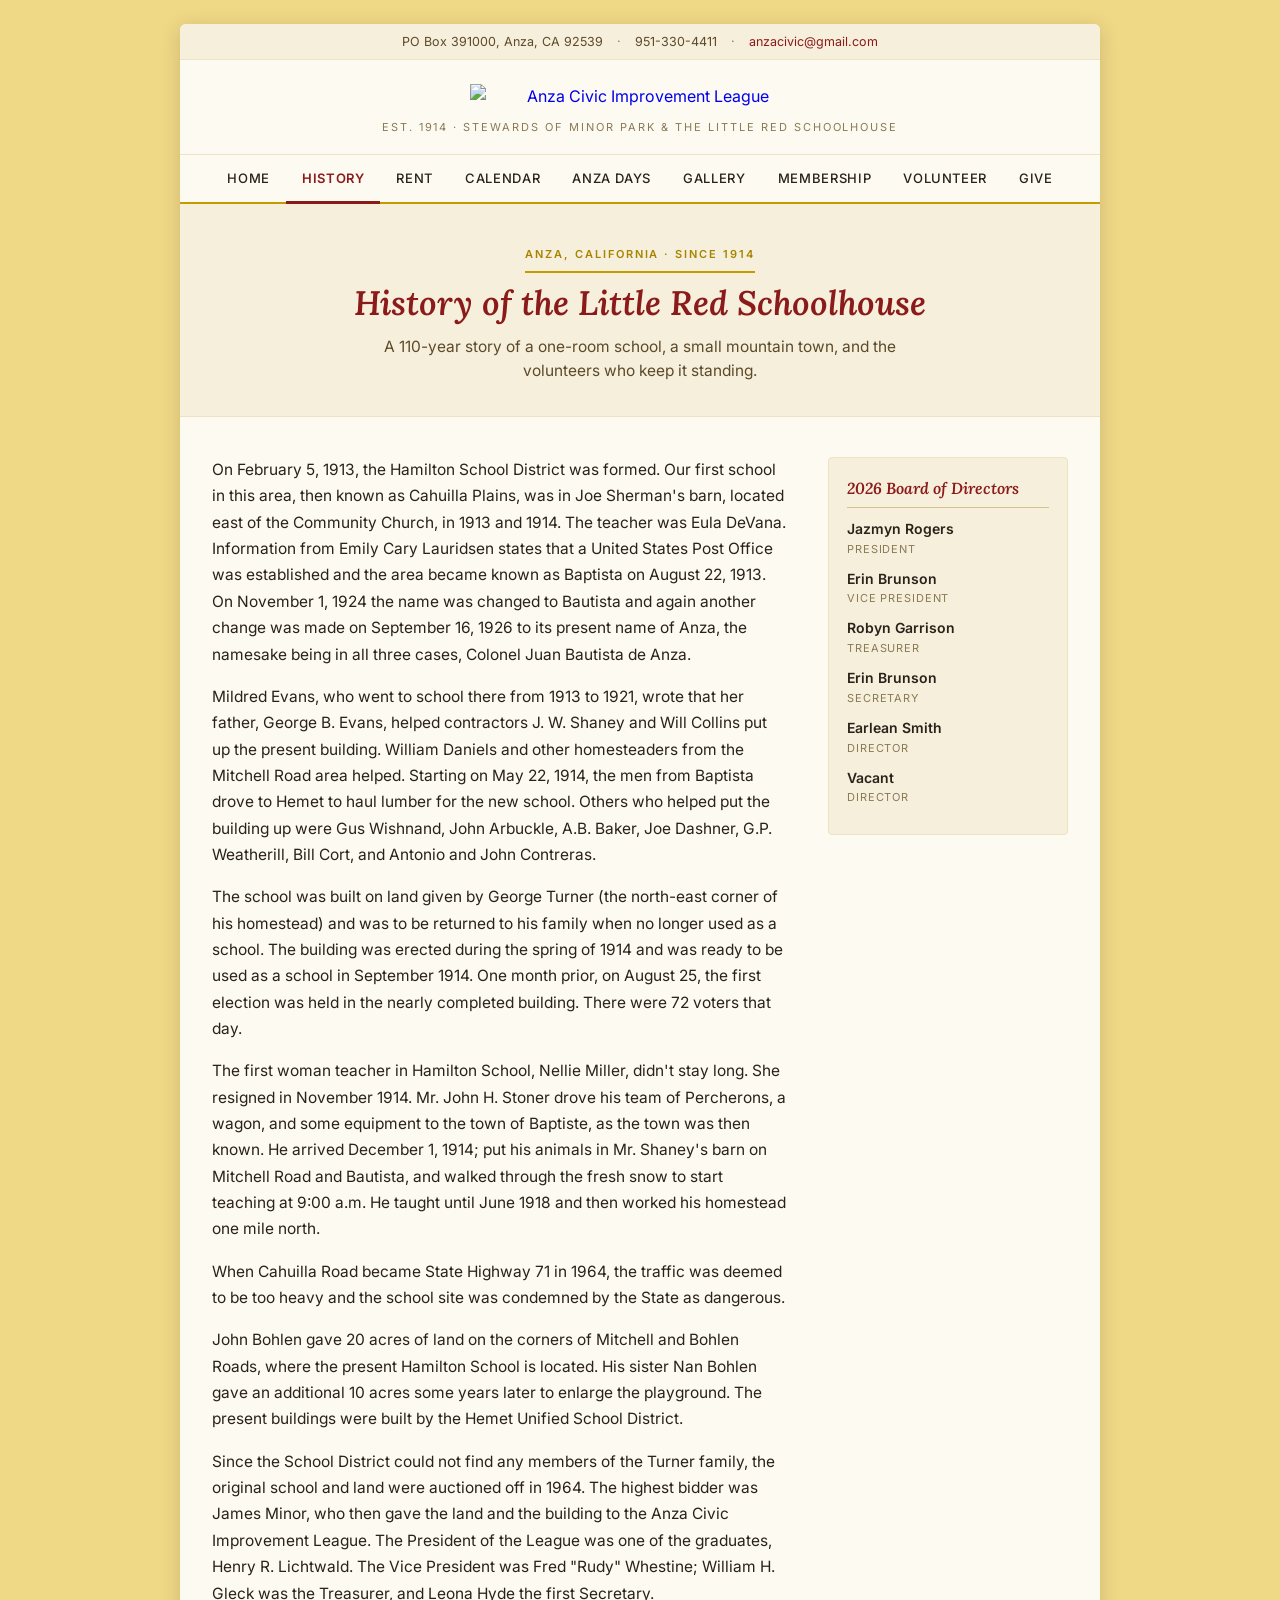
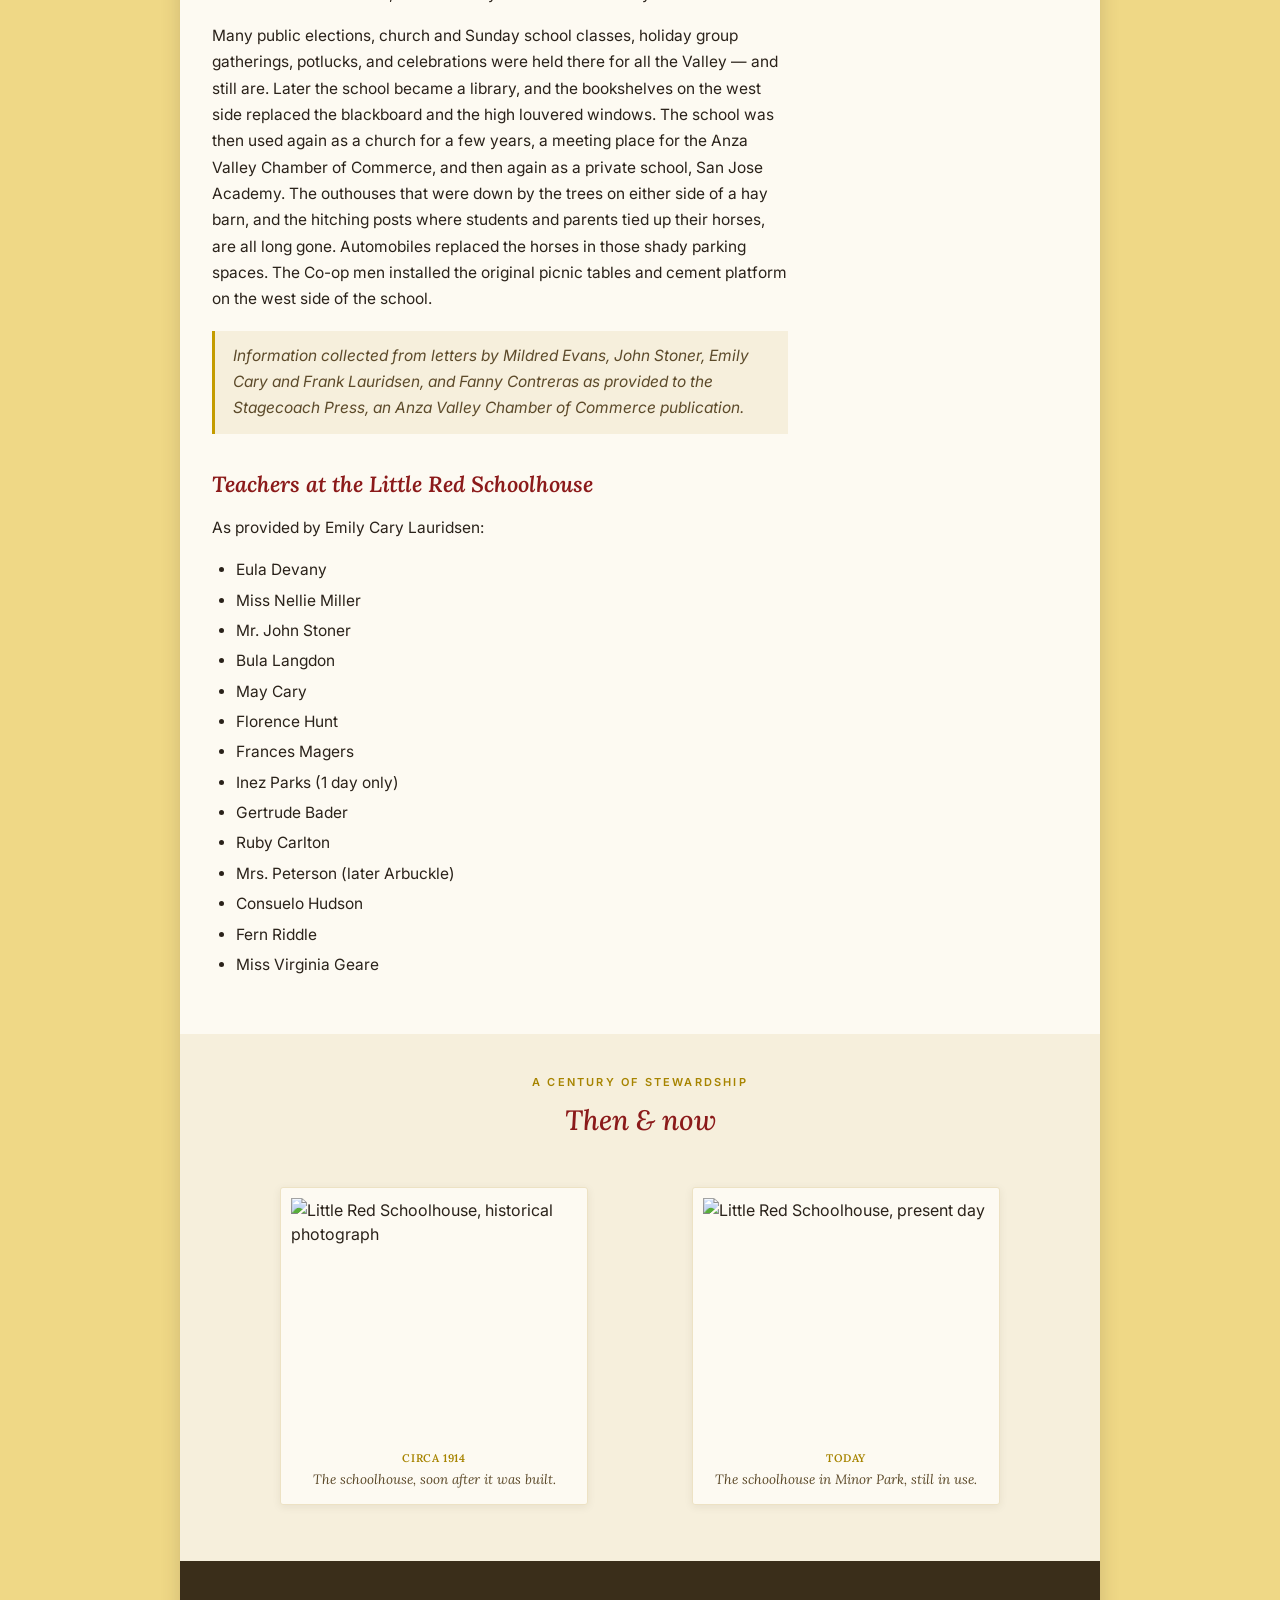
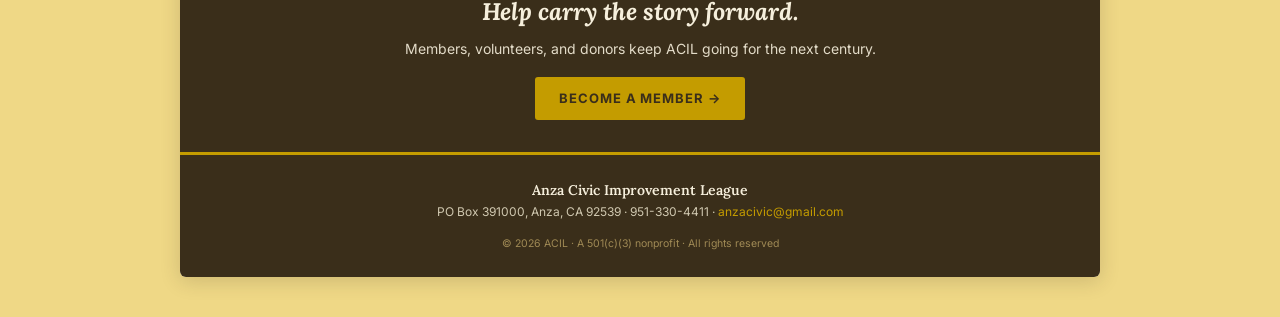
==== commit eb8c9d76: "Cohesion pass: closing CTAs, orphan redirects, drop Veterans Paver - Add closing .cta-row to about, " ====
--- a/site/about.html
+++ b/site/about.html
@@ -118,6 +118,12 @@
         </figure>
       </div>
     </section>
+
+    <section class="cta-row">
+      <h2>Help carry the story forward.</h2>
+      <p>Members, volunteers, and donors keep ACIL going for the next century.</p>
+      <a class="btn" href="join.html">Become a member →</a>
+    </section>
   </main>
 
   <!-- @begin:footer -->
